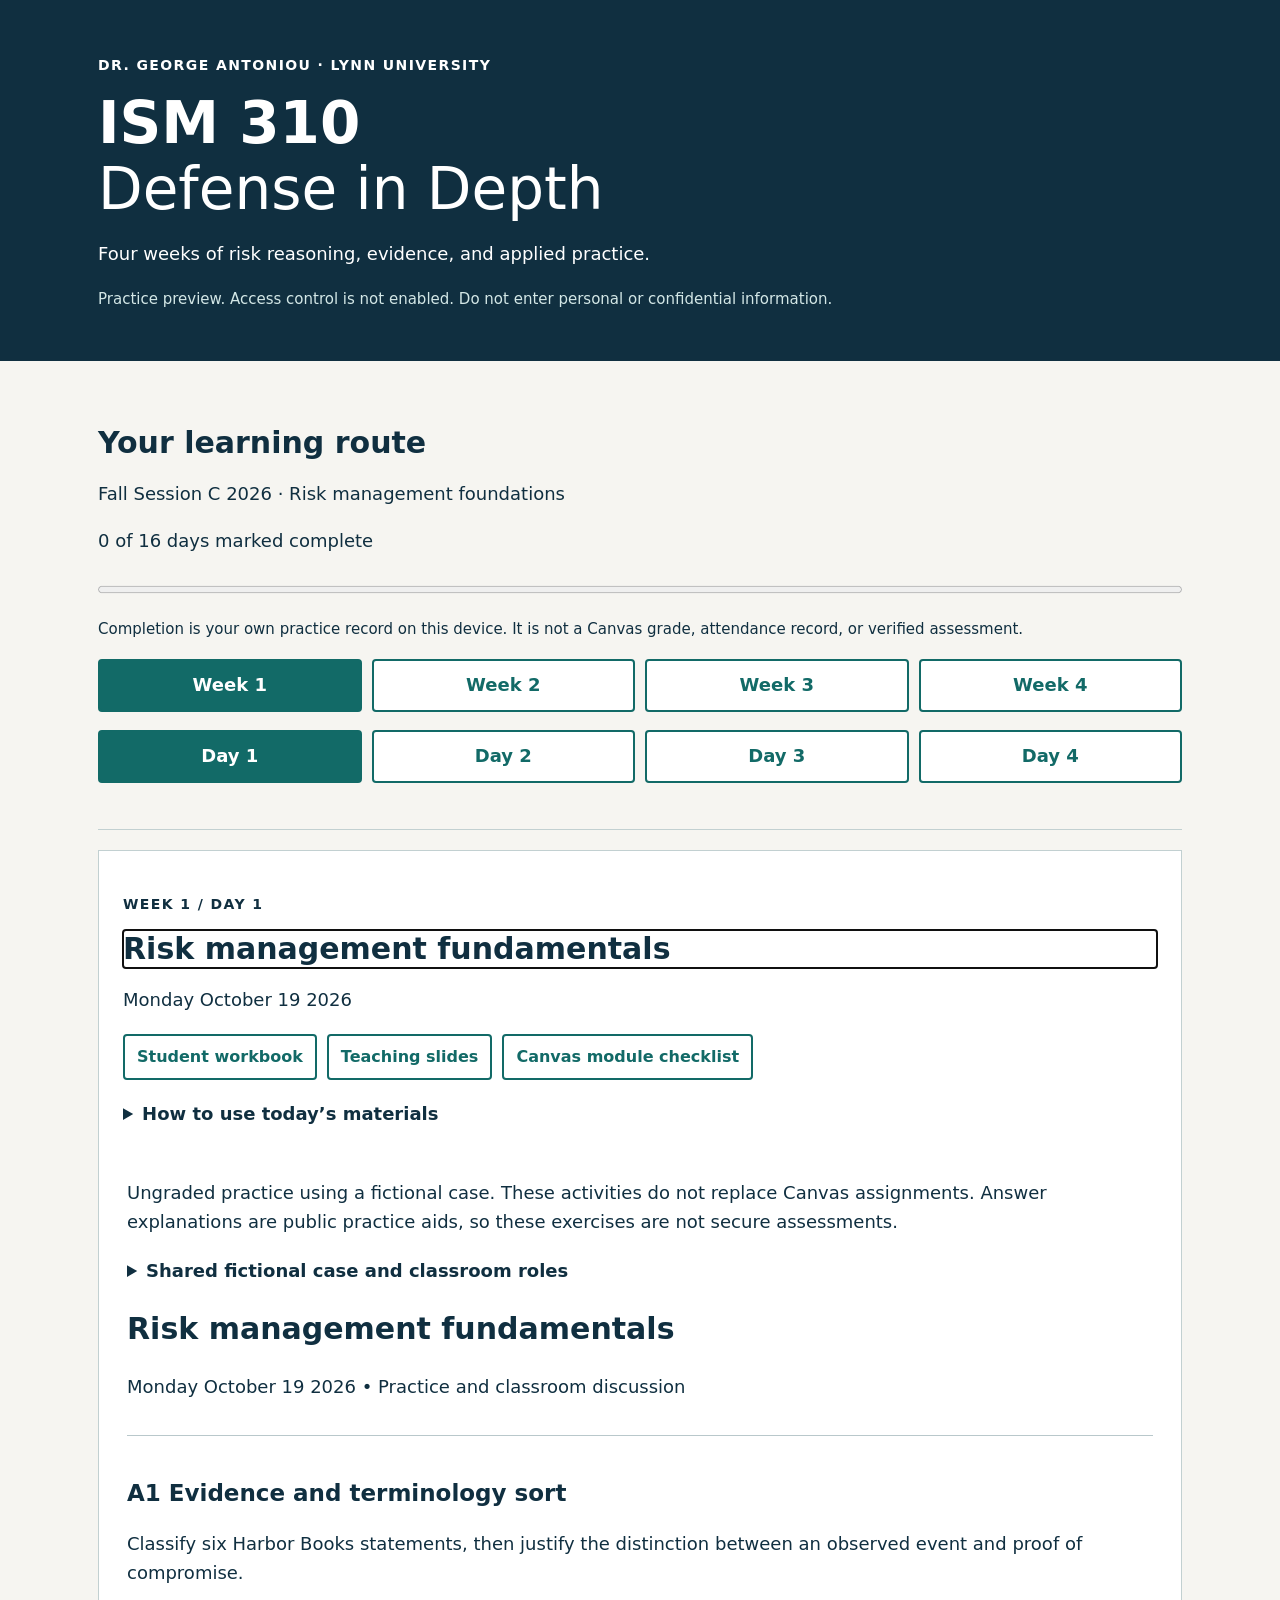
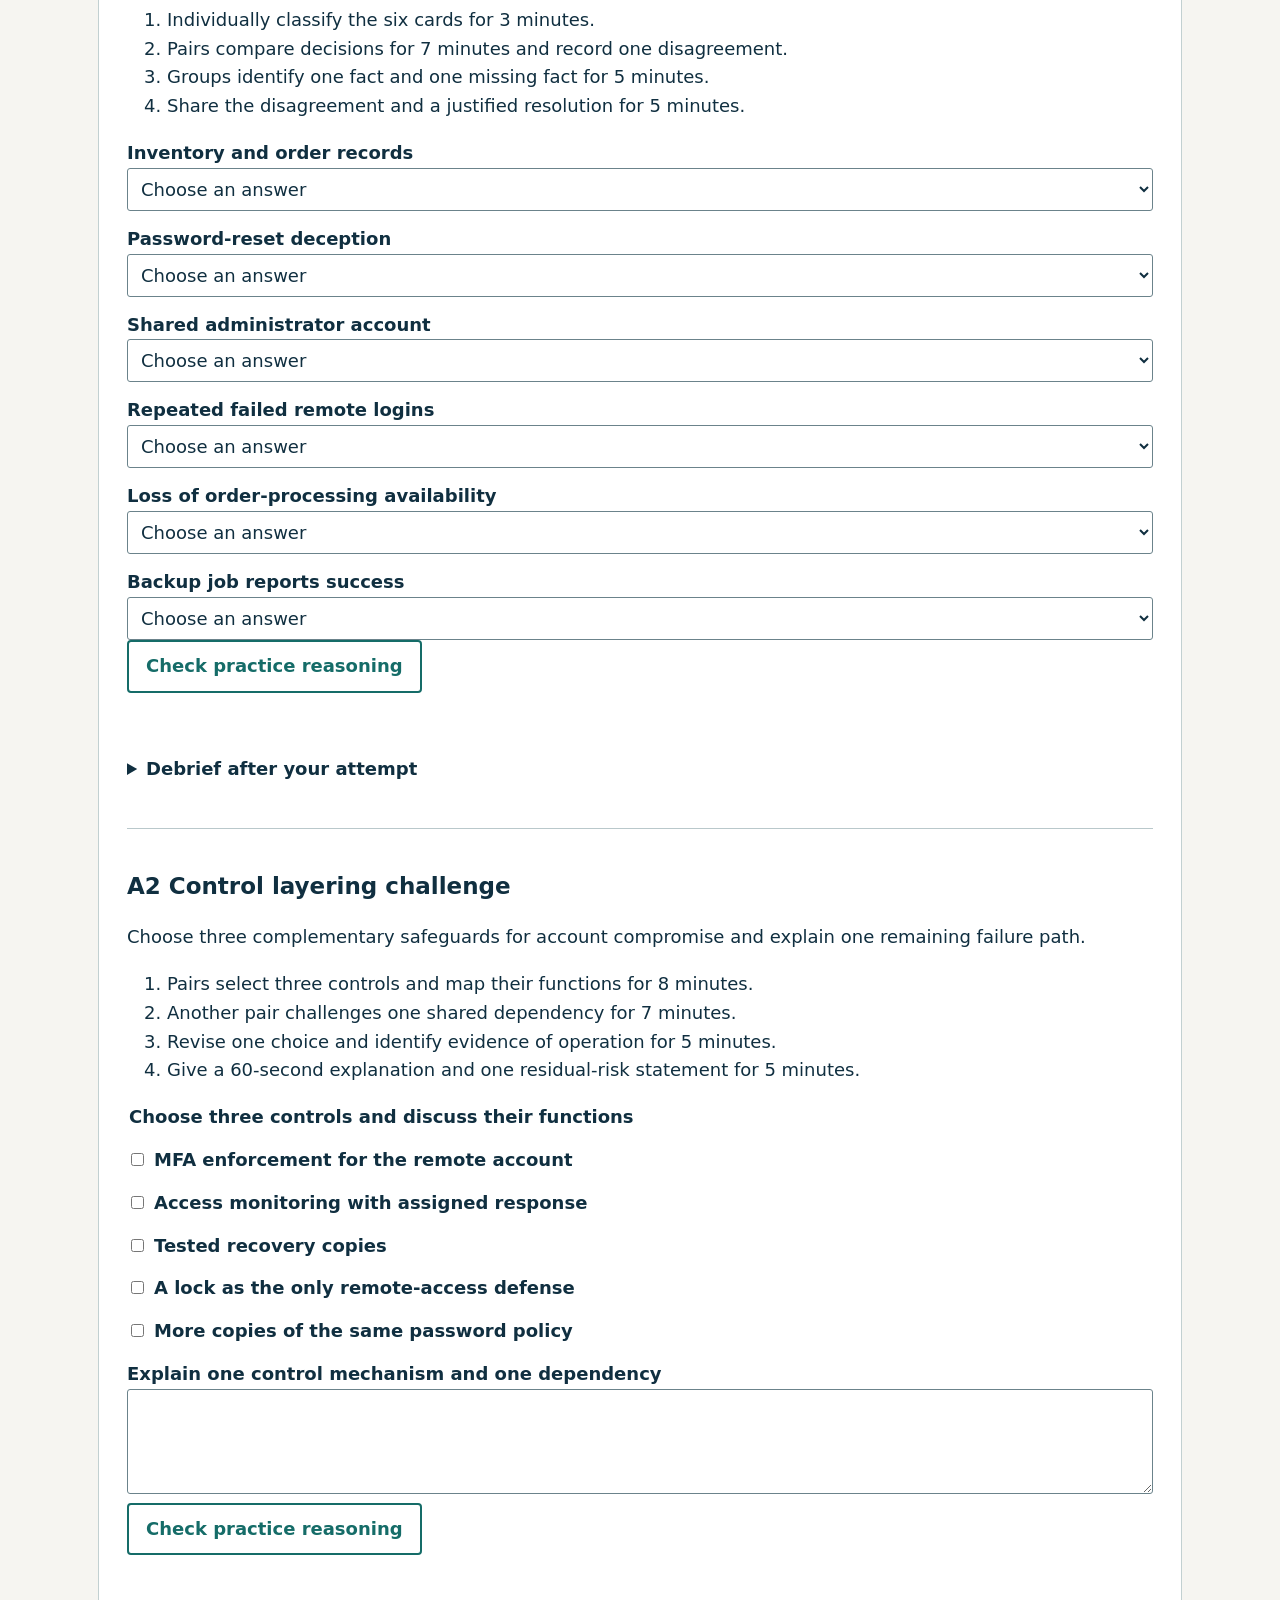
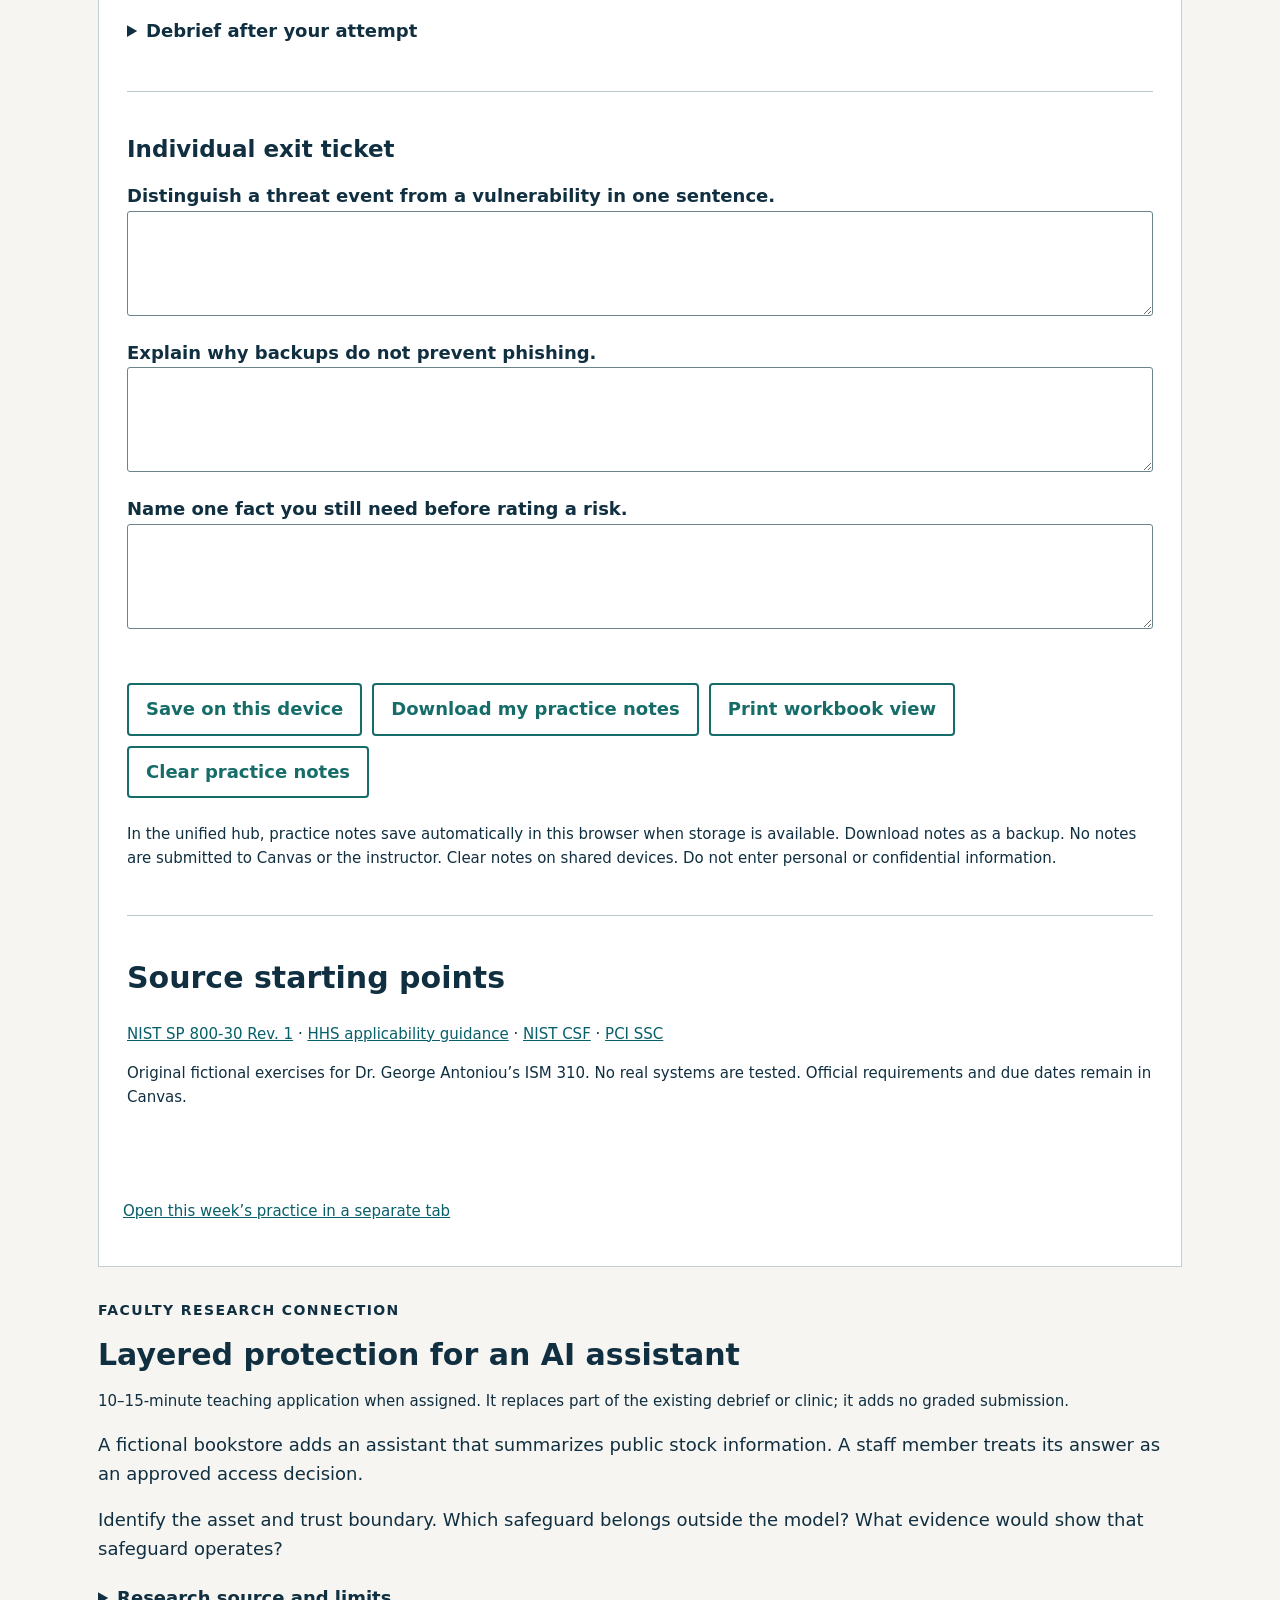
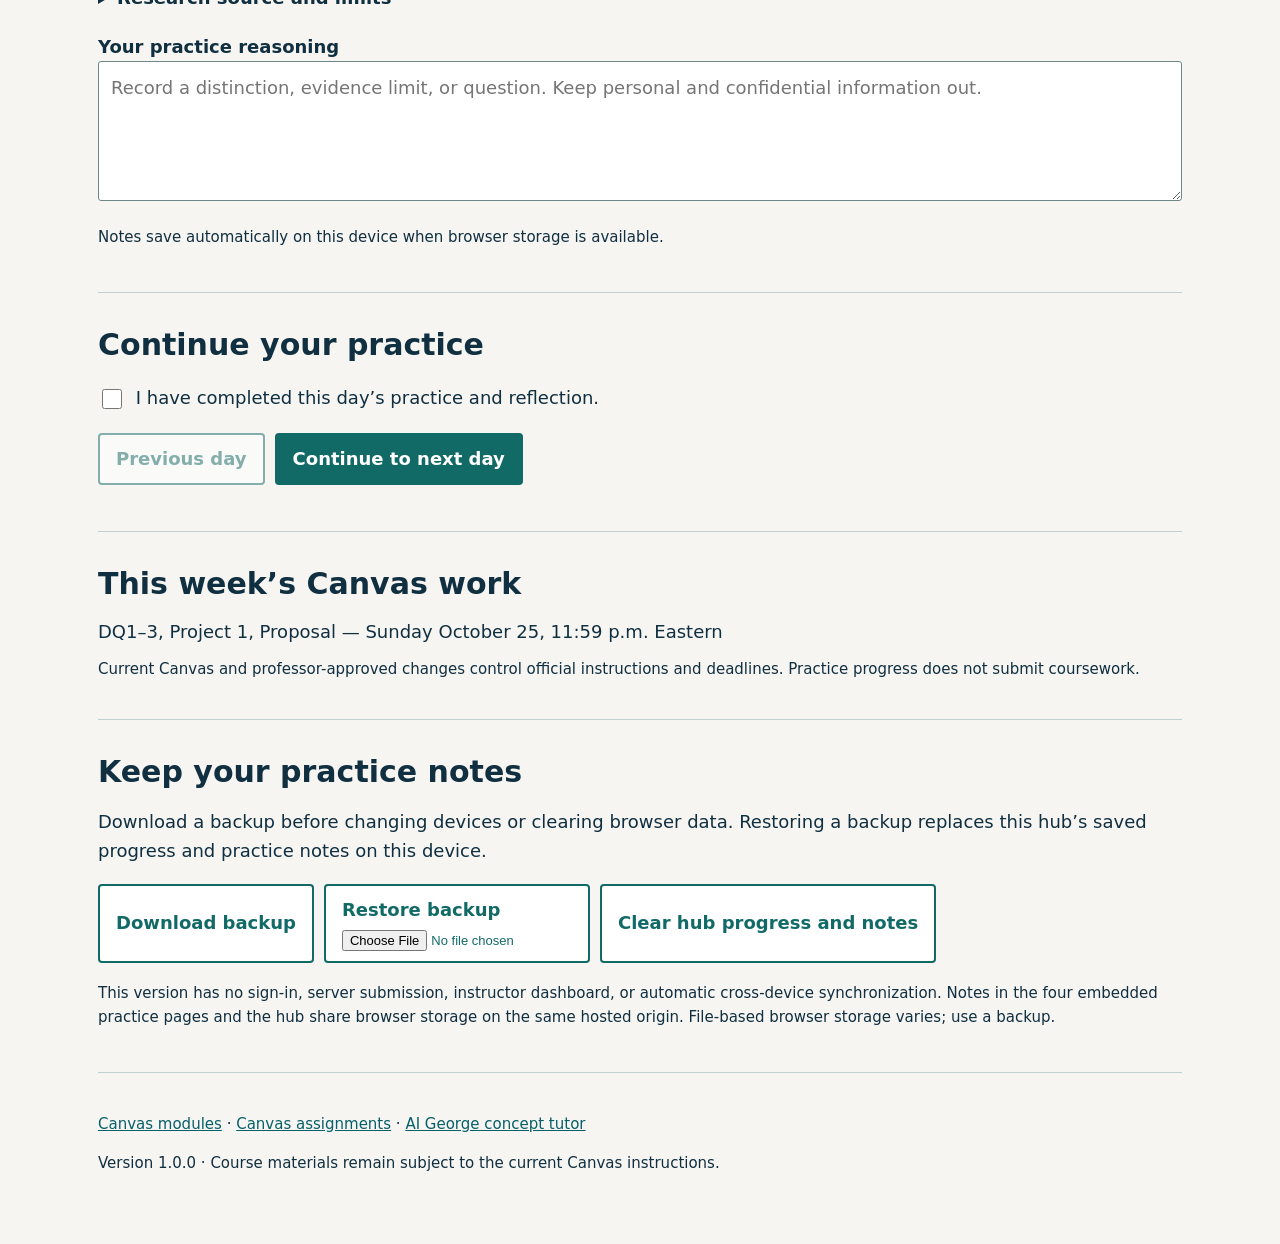
==== docs/index.html @ 8a9ddcb4 "Add files via upload" ====
<!doctype html>
<html lang="en"><head><meta charset="utf-8"><meta name="viewport" content="width=device-width,initial-scale=1"><meta name="description" content="ISM 310 Defense in Depth daily practice and faculty research connections"><title>ISM 310 Learning Hub</title><link rel="stylesheet" href="styles.css"></head>
<body><a class="skip" href="#lesson-heading">Skip to lesson</a>
<header><div class="wrap"><p class="eyebrow">DR. GEORGE ANTONIOU · LYNN UNIVERSITY</p><h1>ISM 310 <span>Defense in Depth</span></h1><p>Four weeks of risk reasoning, evidence, and applied practice.</p><p class="preview">Practice preview. Access control is not enabled. Do not enter personal or confidential information.</p></div></header>
<main class="wrap">
<section aria-labelledby="route-heading"><h2 id="route-heading">Your learning route</h2><p id="course-term"></p><p id="progress-label" aria-live="polite"></p><progress id="progress" value="0" max="16" aria-label="Self-reported practice progress"></progress><p class="small">Completion is your own practice record on this device. It is not a Canvas grade, attendance record, or verified assessment.</p><nav id="weeks" aria-label="Choose week"></nav><nav id="days" aria-label="Choose day"></nav></section>
<section class="lesson" aria-labelledby="lesson-heading"><p id="lesson-label" class="eyebrow"></p><h2 id="lesson-heading" tabindex="-1"></h2><p id="lesson-date"></p><div id="resource-links" class="links"></div><details><summary>How to use today’s materials</summary><ol><li>Read the objectives and assigned checklist in Canvas.</li><li>Use the daily slides and workbook, then attempt the practice below.</li><li>Review the debrief and explain your reasoning.</li><li>Use the research connection as directed in class.</li><li>Mark practice complete when you are ready and continue. You can revisit any lesson.</li></ol><p>The two coursework tracks remain separate: professional Projects 1–4 and the research-paper/presentation sequence. Discussions remain separate Canvas items.</p></details>
<iframe id="practice" title="Daily ISM 310 practice" src="about:blank"></iframe><p class="small"><a id="standalone" href="weeks/week1/index.html" target="_blank" rel="noopener">Open this week’s practice in a separate tab</a></p></section>
<section class="research" aria-labelledby="research-heading"><p class="eyebrow">FACULTY RESEARCH CONNECTION</p><h2 id="research-heading"></h2><p class="small" id="research-timing"></p><p id="research-scenario"></p><p id="research-question"></p><details><summary>Research source and limits</summary><h3 id="source-title"></h3><p id="source-type"></p><p id="source-scope"></p><p id="source-link"></p><p class="small">Classroom applications are original fictional exercises. Manuscript summaries do not assert publication status. Private manuscripts are not redistributed in this hub.</p></details><label for="research-note">Your practice reasoning</label><textarea id="research-note" placeholder="Record a distinction, evidence limit, or question. Keep personal and confidential information out."></textarea><p class="small">Notes save automatically on this device when browser storage is available.</p></section>
<section aria-labelledby="continue-heading"><h2 id="continue-heading">Continue your practice</h2><label class="check"><input type="checkbox" id="completed"> I have completed this day’s practice and reflection.</label><div class="actions"><button id="previous" type="button">Previous day</button><button id="next" class="primary" type="button">Continue to next day</button></div><p id="end-message" role="status"></p></section>
<section class="deadlines" aria-labelledby="deadlines-heading"><h2 id="deadlines-heading">This week’s Canvas work</h2><div id="deadlines"></div><p class="small">Current Canvas and professor-approved changes control official instructions and deadlines. Practice progress does not submit coursework.</p></section>
<section aria-labelledby="backup-heading"><h2 id="backup-heading">Keep your practice notes</h2><p>Download a backup before changing devices or clearing browser data. Restoring a backup replaces this hub’s saved progress and practice notes on this device.</p><div class="actions"><button id="export" type="button">Download backup</button><label class="file-button">Restore backup<input id="import" type="file" accept="application/json,.json"></label><button id="reset" type="button">Clear hub progress and notes</button></div><p id="status" role="status" aria-live="polite"></p><p class="small">This version has no sign-in, server submission, instructor dashboard, or automatic cross-device synchronization. Notes in the four embedded practice pages and the hub share browser storage on the same hosted origin. File-based browser storage varies; use a backup.</p></section>
<footer><p><a href="https://lynn.instructure.com/courses/34849/modules" target="_blank" rel="noopener">Canvas modules</a> · <a href="https://lynn.instructure.com/courses/34849/assignments" target="_blank" rel="noopener">Canvas assignments</a> · <a href="https://app.edcafe.ai/join/48dYjYS9v4rIMa8fhWkmv4Pi3O96djDHCLn0VKm-la9Hpgd2f8lnLTxXfDD9F8y7" target="_blank" rel="noopener">AI George concept tutor</a></p><p>Version 1.0.0 · Course materials remain subject to the current Canvas instructions.</p></footer>
</main><script src="course-data.js"></script><script src="progress.js"></script><script src="app.js"></script></body></html>
---- docs/styles.css ----
:root{--ink:#102f40;--teal:#126a67;--paper:#f6f5f1;--line:#c2d0d1}*{box-sizing:border-box}body{margin:0;background:var(--paper);color:var(--ink);font:18px/1.6 system-ui,sans-serif}.wrap{max-width:1140px;margin:auto;padding:30px 28px}header{background:var(--ink);color:#fff}header .wrap{padding-top:40px;padding-bottom:35px}.eyebrow{font-size:14px;letter-spacing:.1em;font-weight:700}h1{font-size:clamp(34px,5vw,58px);line-height:1.13;margin:15px 0}h1 span{display:block;font-weight:400}h2{font-size:30px;line-height:1.25;margin:15px 0}h3{font-size:21px;line-height:1.35}.preview{font-size:15px;color:#d3e7e6;max-width:850px}.small{font-size:15px}.skip{position:absolute;left:15px;top:-80px;background:white;padding:10px}.skip:focus{top:10px}a{color:#075f69}header a{color:white}nav,.actions,.links{display:flex;flex-wrap:wrap;gap:10px}nav{margin:18px 0}button,.file-button,.links a{border:2px solid var(--teal);border-radius:4px;background:#fff;color:var(--teal);padding:10px 16px;font:inherit;font-weight:650;cursor:pointer;text-decoration:none}button:disabled{opacity:.5;cursor:default}button[aria-current=true],button.primary{background:var(--teal);color:white}button:hover:not(:disabled){filter:brightness(.93)}button:focus-visible,a:focus-visible,input:focus-visible,textarea:focus-visible,summary:focus-visible,.file-button:focus-within{outline:3px solid #a86600;outline-offset:3px}#weeks button{flex:1 1 160px}#days button{flex:1 1 100px}#days .done::after{content:' ✓'}progress{width:100%;height:15px;accent-color:var(--teal)}section{padding:18px 0 28px;border-bottom:1px solid var(--line)}.lesson{background:white;padding:28px 24px;margin-top:20px;border:1px solid var(--line)}.links{margin:20px 0}.links a{font-size:16px;padding:8px 12px}details{margin:20px 0}summary{font-weight:650;cursor:pointer}iframe{display:block;width:100%;height:1250px;border:0;background:white}textarea{width:100%;min-height:140px;font:inherit;line-height:1.5;padding:12px;color:var(--ink);background:white;border:1px solid #70878a;border-radius:3px}label{font-weight:650;display:block}label.check{font-weight:400;margin:20px 0}input[type=checkbox]{width:20px;height:20px;vertical-align:middle;margin-right:8px}.file-button input{display:block;max-width:230px;font-size:13px;margin-top:5px}#status{font-weight:650}footer{font-size:15px;padding:24px 0}.deadlines p{margin:10px 0}@media(max-width:650px){body{font-size:17px}.wrap{padding:22px 16px}.lesson{padding:18px 10px}h2{font-size:26px}.actions button,.file-button{flex:1 1 100%}.links a{flex:1 1 45%}#weeks button{flex:1 1 42%}}@media print{header{background:white;color:black}nav,iframe,.actions,.check,.preview{display:none}.wrap{max-width:none;padding:0}section{break-inside:avoid}.lesson{border:0}textarea{min-height:100px}.small{color:black}}
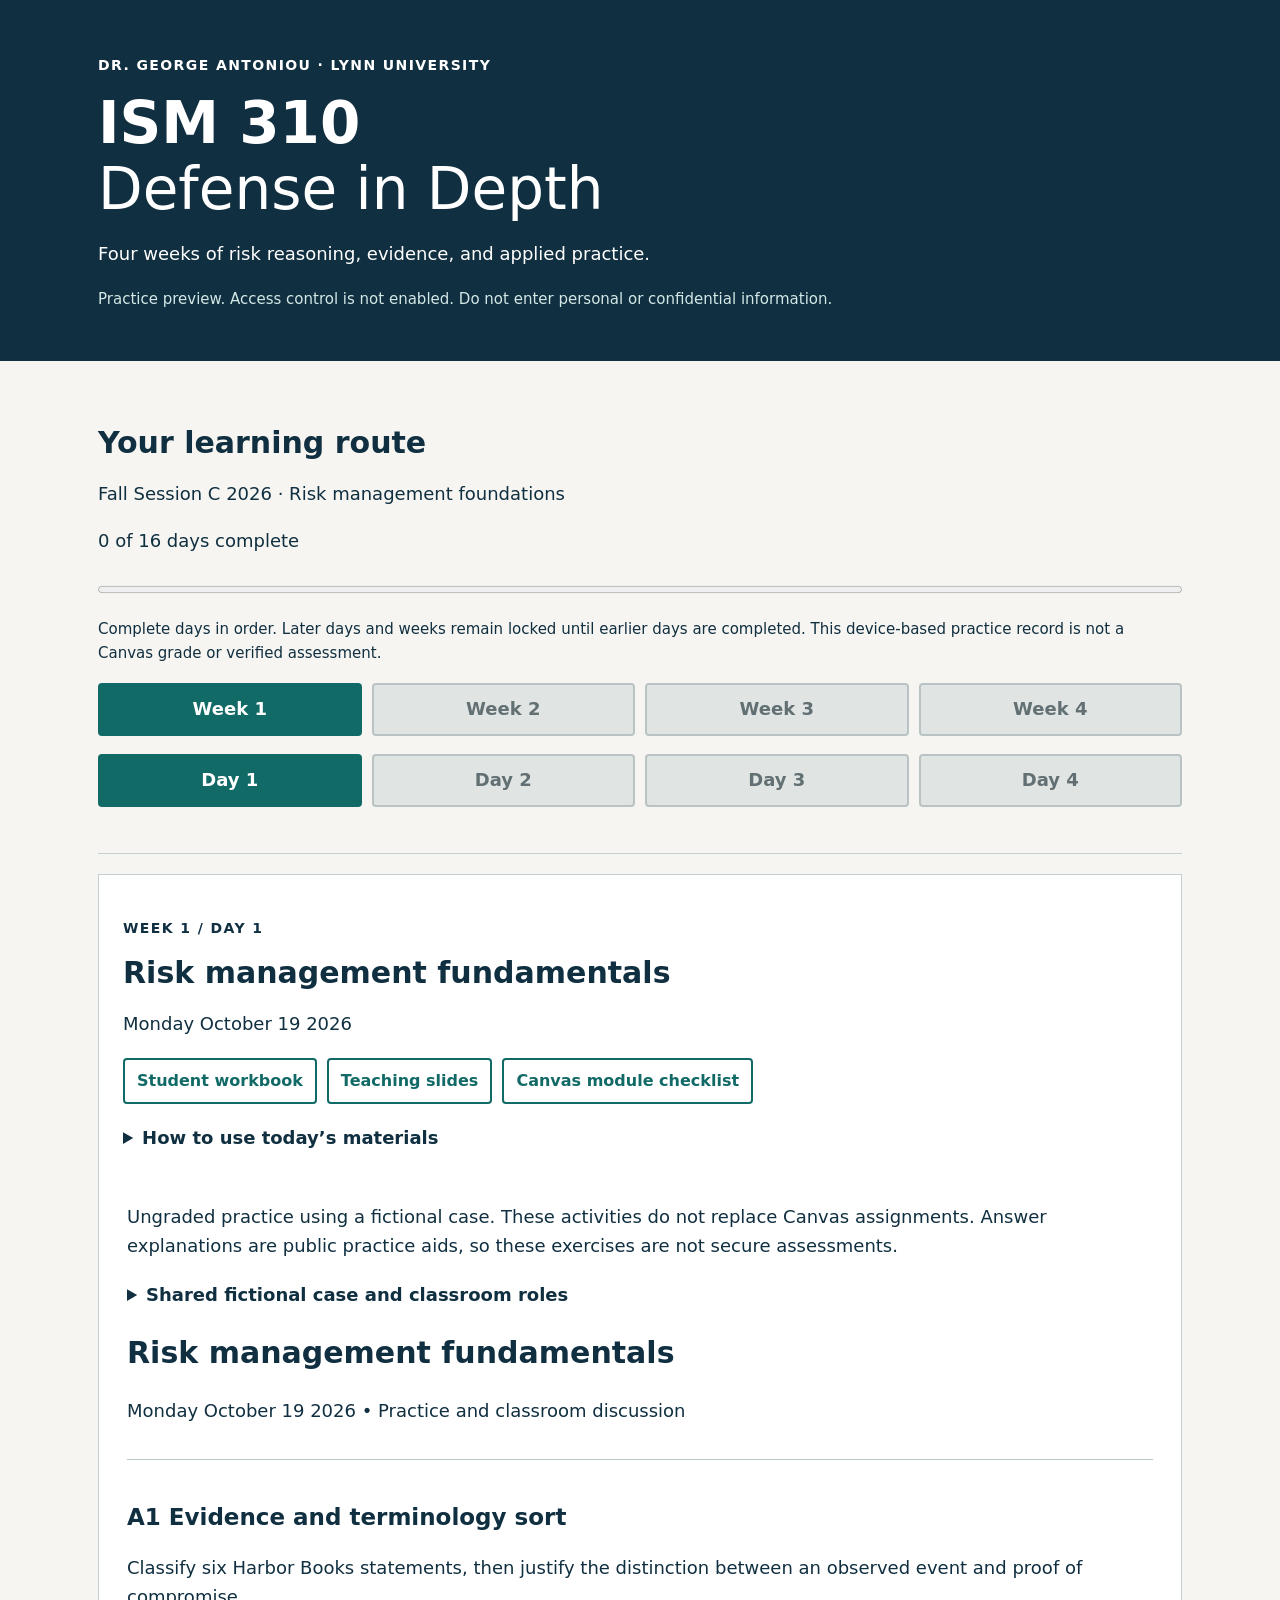
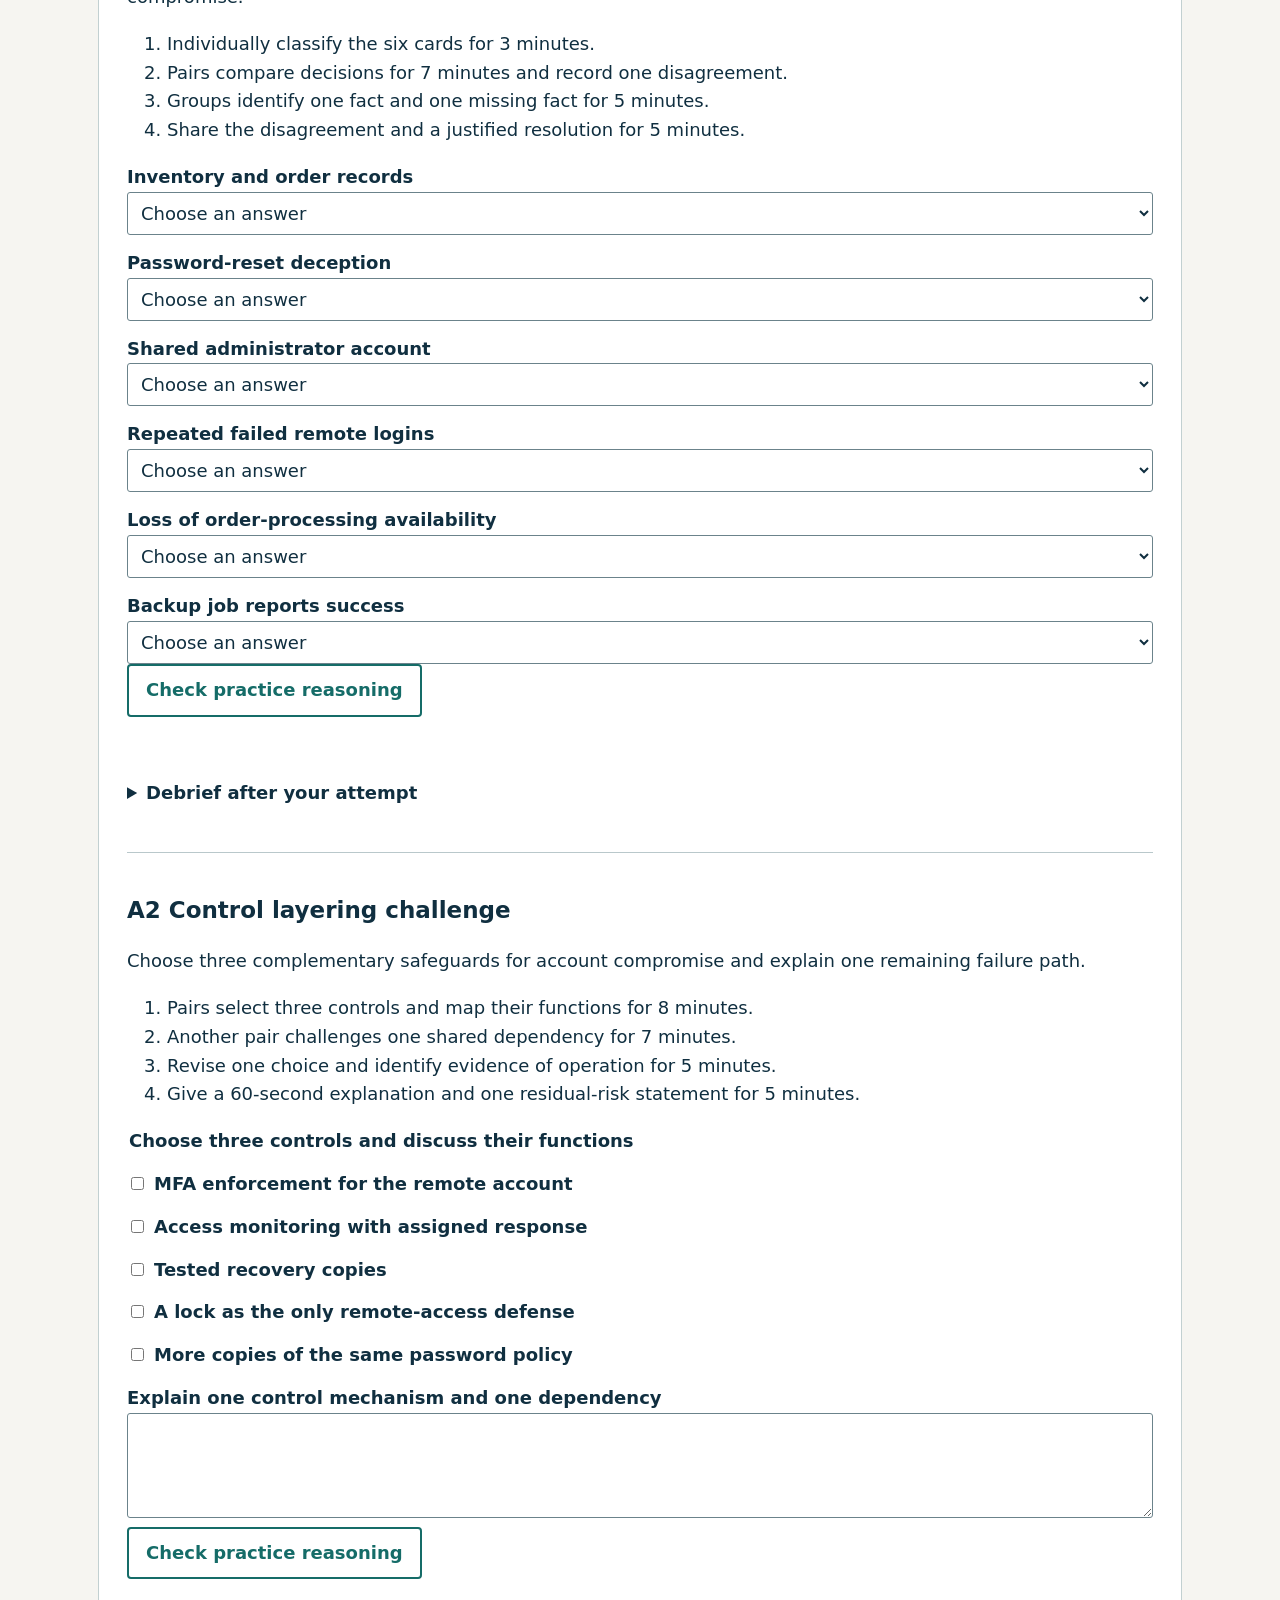
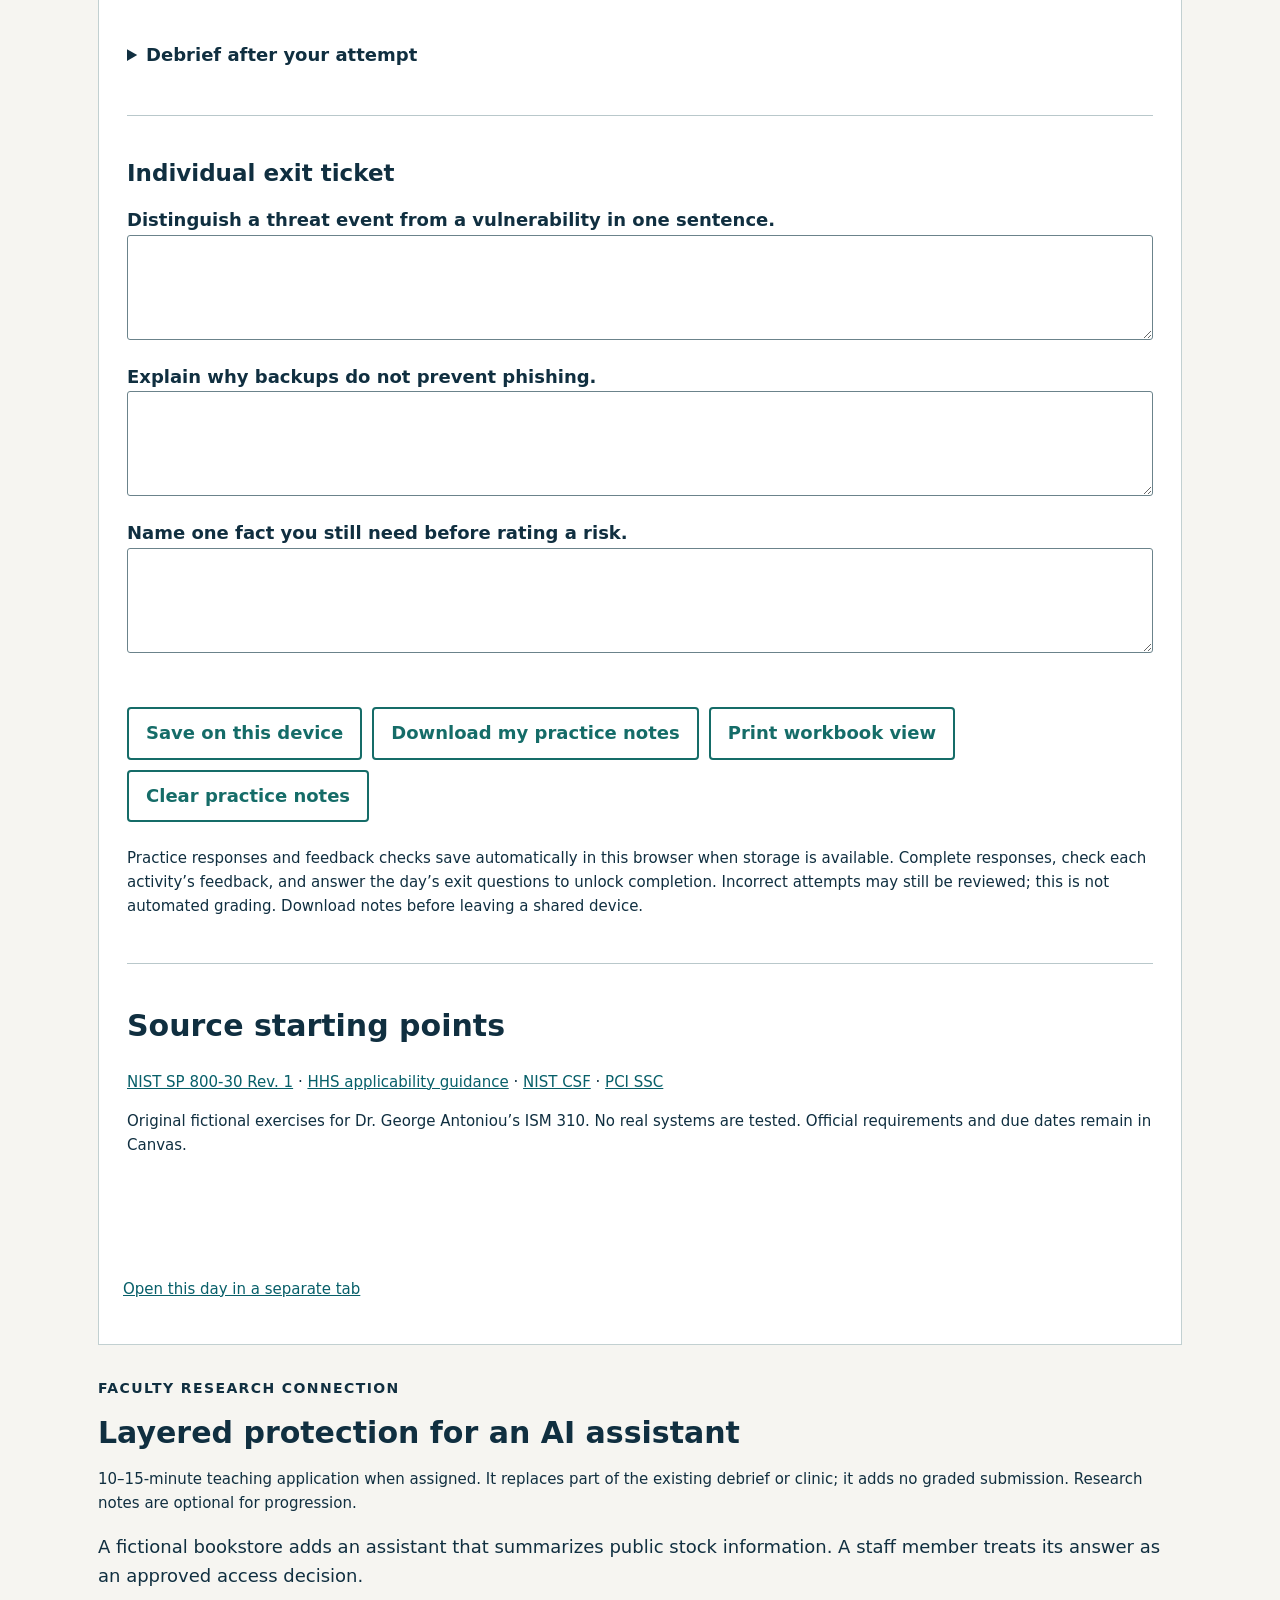
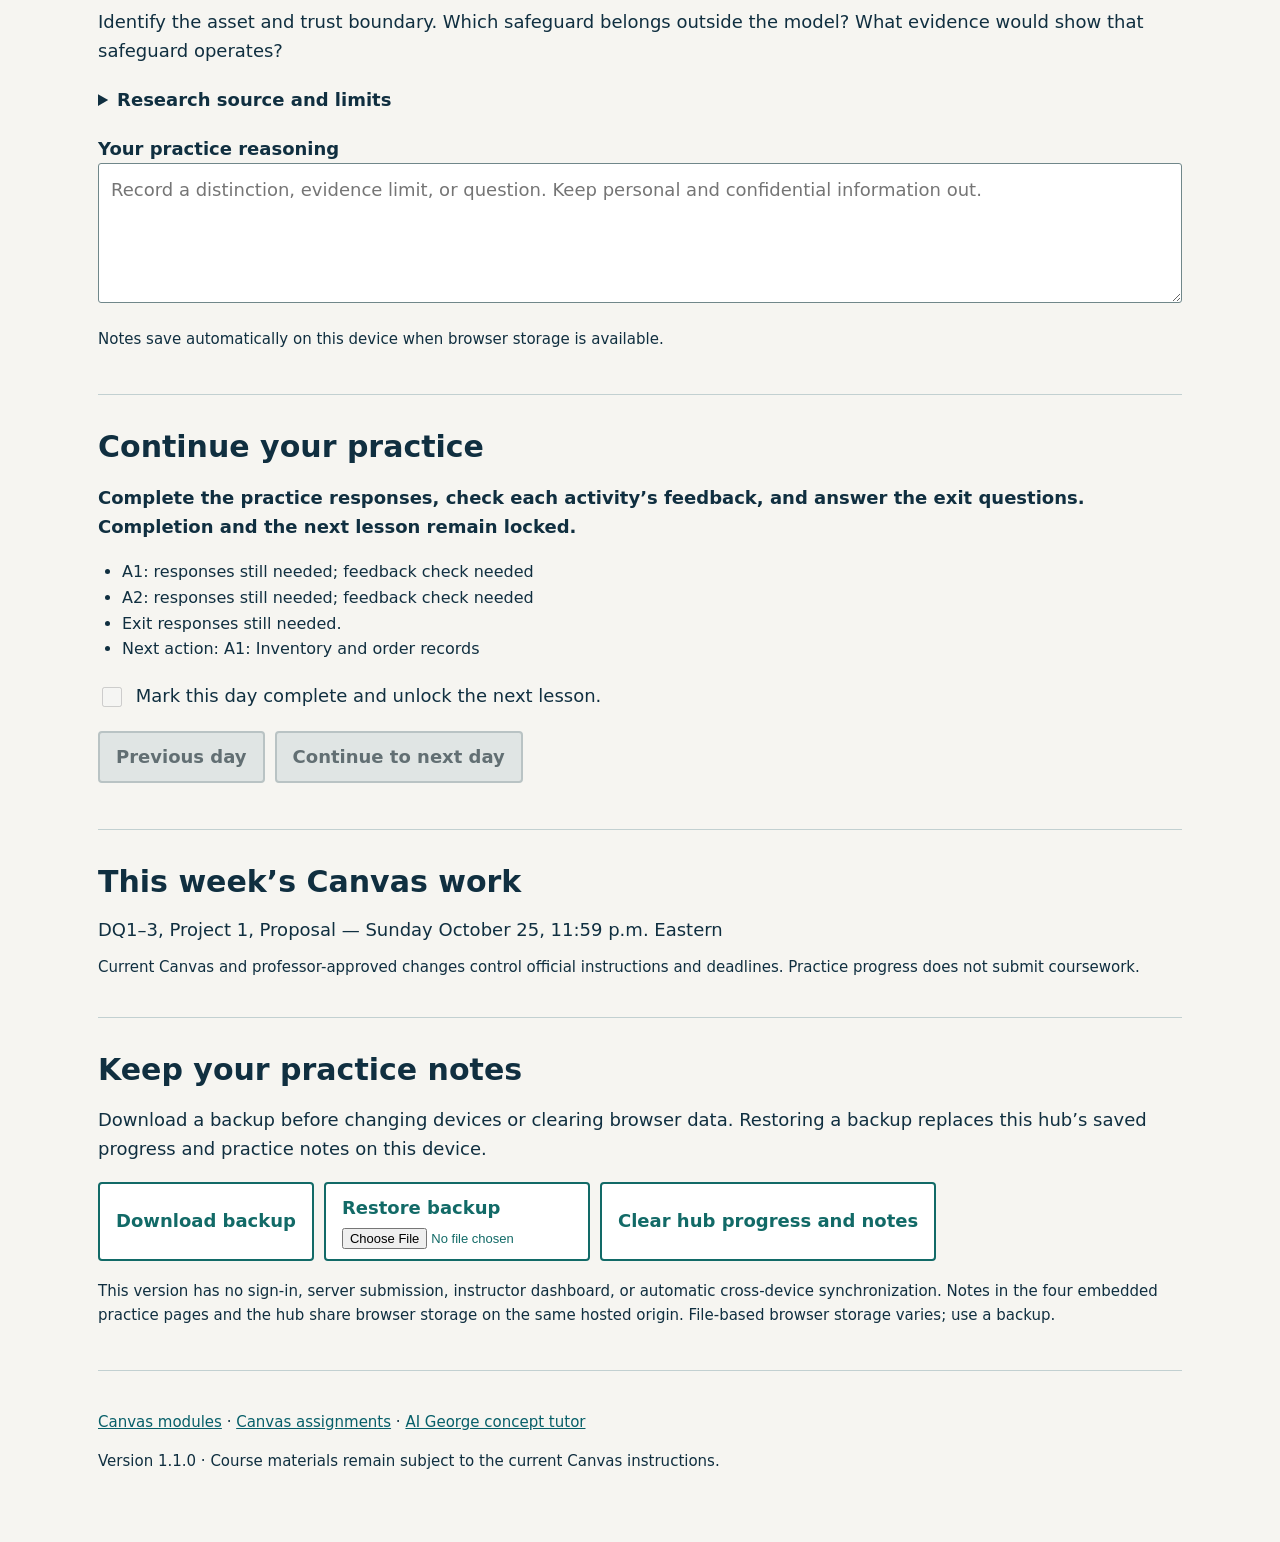
==== commit 10717a97: "Add files via upload" ====
--- a/docs/index.html
+++ b/docs/index.html
@@ -1,14 +1,14 @@
 <!doctype html>
-<html lang="en"><head><meta charset="utf-8"><meta name="viewport" content="width=device-width,initial-scale=1"><meta name="description" content="ISM 310 Defense in Depth daily practice and faculty research connections"><title>ISM 310 Learning Hub</title><link rel="stylesheet" href="styles.css"></head>
+<html lang="en"><head><meta charset="utf-8"><meta name="viewport" content="width=device-width,initial-scale=1"><meta name="description" content="ISM 310 Defense in Depth daily practice and faculty research connections"><title>ISM 310 Learning Hub</title><link rel="stylesheet" href="styles.css?v=1.1.0"></head>
 <body><a class="skip" href="#lesson-heading">Skip to lesson</a>
 <header><div class="wrap"><p class="eyebrow">DR. GEORGE ANTONIOU · LYNN UNIVERSITY</p><h1>ISM 310 <span>Defense in Depth</span></h1><p>Four weeks of risk reasoning, evidence, and applied practice.</p><p class="preview">Practice preview. Access control is not enabled. Do not enter personal or confidential information.</p></div></header>
 <main class="wrap">
-<section aria-labelledby="route-heading"><h2 id="route-heading">Your learning route</h2><p id="course-term"></p><p id="progress-label" aria-live="polite"></p><progress id="progress" value="0" max="16" aria-label="Self-reported practice progress"></progress><p class="small">Completion is your own practice record on this device. It is not a Canvas grade, attendance record, or verified assessment.</p><nav id="weeks" aria-label="Choose week"></nav><nav id="days" aria-label="Choose day"></nav></section>
-<section class="lesson" aria-labelledby="lesson-heading"><p id="lesson-label" class="eyebrow"></p><h2 id="lesson-heading" tabindex="-1"></h2><p id="lesson-date"></p><div id="resource-links" class="links"></div><details><summary>How to use today’s materials</summary><ol><li>Read the objectives and assigned checklist in Canvas.</li><li>Use the daily slides and workbook, then attempt the practice below.</li><li>Review the debrief and explain your reasoning.</li><li>Use the research connection as directed in class.</li><li>Mark practice complete when you are ready and continue. You can revisit any lesson.</li></ol><p>The two coursework tracks remain separate: professional Projects 1–4 and the research-paper/presentation sequence. Discussions remain separate Canvas items.</p></details>
+<section aria-labelledby="route-heading"><h2 id="route-heading">Your learning route</h2><p id="course-term"></p><p id="progress-label" aria-live="polite"></p><progress id="progress" value="0" max="16" aria-label="Self-reported practice progress"></progress><p class="small">Complete days in order. Later days and weeks remain locked until earlier days are completed. This device-based practice record is not a Canvas grade or verified assessment.</p><nav id="weeks" aria-label="Choose week"></nav><nav id="days" aria-label="Choose day"></nav></section>
+<section class="lesson" aria-labelledby="lesson-heading"><p id="lesson-label" class="eyebrow"></p><h2 id="lesson-heading" tabindex="-1"></h2><p id="lesson-date"></p><div id="resource-links" class="links"></div><details><summary>How to use today’s materials</summary><ol><li>Read the objectives and assigned checklist in Canvas.</li><li>Use the daily slides and workbook, then attempt the practice below.</li><li>Review the debrief and explain your reasoning.</li><li>Use the research connection as directed in class.</li><li>Complete the day’s responses, check both activity feedback prompts, and answer its exit questions. Then mark the day complete to unlock the next lesson. Completed lessons remain available for review.</li></ol><p>The two coursework tracks remain separate: professional Projects 1–4 and the research-paper/presentation sequence. Discussions remain separate Canvas items.</p></details>
 <iframe id="practice" title="Daily ISM 310 practice" src="about:blank"></iframe><p class="small"><a id="standalone" href="weeks/week1/index.html" target="_blank" rel="noopener">Open this week’s practice in a separate tab</a></p></section>
 <section class="research" aria-labelledby="research-heading"><p class="eyebrow">FACULTY RESEARCH CONNECTION</p><h2 id="research-heading"></h2><p class="small" id="research-timing"></p><p id="research-scenario"></p><p id="research-question"></p><details><summary>Research source and limits</summary><h3 id="source-title"></h3><p id="source-type"></p><p id="source-scope"></p><p id="source-link"></p><p class="small">Classroom applications are original fictional exercises. Manuscript summaries do not assert publication status. Private manuscripts are not redistributed in this hub.</p></details><label for="research-note">Your practice reasoning</label><textarea id="research-note" placeholder="Record a distinction, evidence limit, or question. Keep personal and confidential information out."></textarea><p class="small">Notes save automatically on this device when browser storage is available.</p></section>
-<section aria-labelledby="continue-heading"><h2 id="continue-heading">Continue your practice</h2><label class="check"><input type="checkbox" id="completed"> I have completed this day’s practice and reflection.</label><div class="actions"><button id="previous" type="button">Previous day</button><button id="next" class="primary" type="button">Continue to next day</button></div><p id="end-message" role="status"></p></section>
+<section aria-labelledby="continue-heading"><h2 id="continue-heading">Continue your practice</h2><p id="completion-status" role="status" aria-live="polite"></p><ul id="completion-checklist"></ul><label class="check"><input type="checkbox" id="completed"> Mark this day complete and unlock the next lesson.</label><div class="actions"><button id="previous" type="button">Previous day</button><button id="next" class="primary" type="button">Continue to next day</button></div><p id="end-message" role="status"></p></section>
 <section class="deadlines" aria-labelledby="deadlines-heading"><h2 id="deadlines-heading">This week’s Canvas work</h2><div id="deadlines"></div><p class="small">Current Canvas and professor-approved changes control official instructions and deadlines. Practice progress does not submit coursework.</p></section>
 <section aria-labelledby="backup-heading"><h2 id="backup-heading">Keep your practice notes</h2><p>Download a backup before changing devices or clearing browser data. Restoring a backup replaces this hub’s saved progress and practice notes on this device.</p><div class="actions"><button id="export" type="button">Download backup</button><label class="file-button">Restore backup<input id="import" type="file" accept="application/json,.json"></label><button id="reset" type="button">Clear hub progress and notes</button></div><p id="status" role="status" aria-live="polite"></p><p class="small">This version has no sign-in, server submission, instructor dashboard, or automatic cross-device synchronization. Notes in the four embedded practice pages and the hub share browser storage on the same hosted origin. File-based browser storage varies; use a backup.</p></section>
-<footer><p><a href="https://lynn.instructure.com/courses/34849/modules" target="_blank" rel="noopener">Canvas modules</a> · <a href="https://lynn.instructure.com/courses/34849/assignments" target="_blank" rel="noopener">Canvas assignments</a> · <a href="https://app.edcafe.ai/join/48dYjYS9v4rIMa8fhWkmv4Pi3O96djDHCLn0VKm-la9Hpgd2f8lnLTxXfDD9F8y7" target="_blank" rel="noopener">AI George concept tutor</a></p><p>Version 1.0.0 · Course materials remain subject to the current Canvas instructions.</p></footer>
-</main><script src="course-data.js"></script><script src="progress.js"></script><script src="app.js"></script></body></html>
+<footer><p><a href="https://lynn.instructure.com/courses/34849/modules" target="_blank" rel="noopener">Canvas modules</a> · <a href="https://lynn.instructure.com/courses/34849/assignments" target="_blank" rel="noopener">Canvas assignments</a> · <a href="https://app.edcafe.ai/join/48dYjYS9v4rIMa8fhWkmv4Pi3O96djDHCLn0VKm-la9Hpgd2f8lnLTxXfDD9F8y7" target="_blank" rel="noopener">AI George concept tutor</a></p><p>Version 1.1.0 · Course materials remain subject to the current Canvas instructions.</p></footer>
+</main><script src="course-data.js?v=1.1.0"></script><script src="progress.js?v=1.1.0"></script><script src="app.js?v=1.1.0"></script></body></html>
--- a/docs/styles.css
+++ b/docs/styles.css
@@ -1 +1,3 @@
 :root{--ink:#102f40;--teal:#126a67;--paper:#f6f5f1;--line:#c2d0d1}*{box-sizing:border-box}body{margin:0;background:var(--paper);color:var(--ink);font:18px/1.6 system-ui,sans-serif}.wrap{max-width:1140px;margin:auto;padding:30px 28px}header{background:var(--ink);color:#fff}header .wrap{padding-top:40px;padding-bottom:35px}.eyebrow{font-size:14px;letter-spacing:.1em;font-weight:700}h1{font-size:clamp(34px,5vw,58px);line-height:1.13;margin:15px 0}h1 span{display:block;font-weight:400}h2{font-size:30px;line-height:1.25;margin:15px 0}h3{font-size:21px;line-height:1.35}.preview{font-size:15px;color:#d3e7e6;max-width:850px}.small{font-size:15px}.skip{position:absolute;left:15px;top:-80px;background:white;padding:10px}.skip:focus{top:10px}a{color:#075f69}header a{color:white}nav,.actions,.links{display:flex;flex-wrap:wrap;gap:10px}nav{margin:18px 0}button,.file-button,.links a{border:2px solid var(--teal);border-radius:4px;background:#fff;color:var(--teal);padding:10px 16px;font:inherit;font-weight:650;cursor:pointer;text-decoration:none}button:disabled{opacity:.5;cursor:default}button[aria-current=true],button.primary{background:var(--teal);color:white}button:hover:not(:disabled){filter:brightness(.93)}button:focus-visible,a:focus-visible,input:focus-visible,textarea:focus-visible,summary:focus-visible,.file-button:focus-within{outline:3px solid #a86600;outline-offset:3px}#weeks button{flex:1 1 160px}#days button{flex:1 1 100px}#days .done::after{content:' ✓'}progress{width:100%;height:15px;accent-color:var(--teal)}section{padding:18px 0 28px;border-bottom:1px solid var(--line)}.lesson{background:white;padding:28px 24px;margin-top:20px;border:1px solid var(--line)}.links{margin:20px 0}.links a{font-size:16px;padding:8px 12px}details{margin:20px 0}summary{font-weight:650;cursor:pointer}iframe{display:block;width:100%;height:1250px;border:0;background:white}textarea{width:100%;min-height:140px;font:inherit;line-height:1.5;padding:12px;color:var(--ink);background:white;border:1px solid #70878a;border-radius:3px}label{font-weight:650;display:block}label.check{font-weight:400;margin:20px 0}input[type=checkbox]{width:20px;height:20px;vertical-align:middle;margin-right:8px}.file-button input{display:block;max-width:230px;font-size:13px;margin-top:5px}#status{font-weight:650}footer{font-size:15px;padding:24px 0}.deadlines p{margin:10px 0}@media(max-width:650px){body{font-size:17px}.wrap{padding:22px 16px}.lesson{padding:18px 10px}h2{font-size:26px}.actions button,.file-button{flex:1 1 100%}.links a{flex:1 1 45%}#weeks button{flex:1 1 42%}}@media print{header{background:white;color:black}nav,iframe,.actions,.check,.preview{display:none}.wrap{max-width:none;padding:0}section{break-inside:avoid}.lesson{border:0}textarea{min-height:100px}.small{color:black}}
+
+button:disabled{background:#e0e5e4!important;color:#626f73!important;border-color:#b9c3c4!important;opacity:1;cursor:not-allowed}#completed:disabled{cursor:not-allowed}#completion-status{font-weight:650}#completion-checklist{padding-left:24px;font-size:16px}
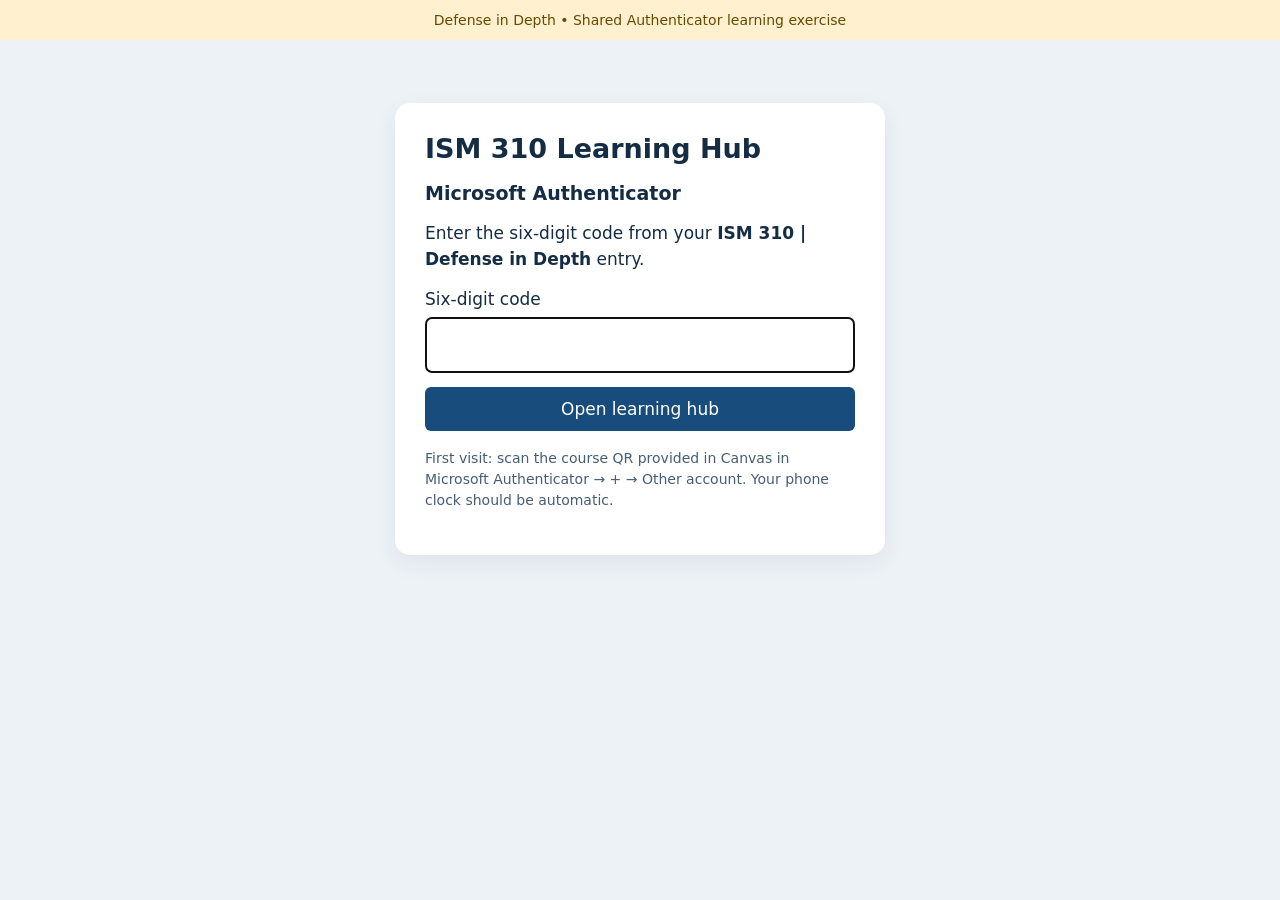
==== commit 56b3aab4: "Add files via upload" ====
--- a/docs/index.html
+++ b/docs/index.html
@@ -1,14 +1,5 @@
-<!doctype html>
-<html lang="en"><head><meta charset="utf-8"><meta name="viewport" content="width=device-width,initial-scale=1"><meta name="description" content="ISM 310 Defense in Depth daily practice and faculty research connections"><title>ISM 310 Learning Hub</title><link rel="stylesheet" href="styles.css?v=1.1.0"></head>
-<body><a class="skip" href="#lesson-heading">Skip to lesson</a>
-<header><div class="wrap"><p class="eyebrow">DR. GEORGE ANTONIOU · LYNN UNIVERSITY</p><h1>ISM 310 <span>Defense in Depth</span></h1><p>Four weeks of risk reasoning, evidence, and applied practice.</p><p class="preview">Practice preview. Access control is not enabled. Do not enter personal or confidential information.</p></div></header>
-<main class="wrap">
-<section aria-labelledby="route-heading"><h2 id="route-heading">Your learning route</h2><p id="course-term"></p><p id="progress-label" aria-live="polite"></p><progress id="progress" value="0" max="16" aria-label="Self-reported practice progress"></progress><p class="small">Complete days in order. Later days and weeks remain locked until earlier days are completed. This device-based practice record is not a Canvas grade or verified assessment.</p><nav id="weeks" aria-label="Choose week"></nav><nav id="days" aria-label="Choose day"></nav></section>
-<section class="lesson" aria-labelledby="lesson-heading"><p id="lesson-label" class="eyebrow"></p><h2 id="lesson-heading" tabindex="-1"></h2><p id="lesson-date"></p><div id="resource-links" class="links"></div><details><summary>How to use today’s materials</summary><ol><li>Read the objectives and assigned checklist in Canvas.</li><li>Use the daily slides and workbook, then attempt the practice below.</li><li>Review the debrief and explain your reasoning.</li><li>Use the research connection as directed in class.</li><li>Complete the day’s responses, check both activity feedback prompts, and answer its exit questions. Then mark the day complete to unlock the next lesson. Completed lessons remain available for review.</li></ol><p>The two coursework tracks remain separate: professional Projects 1–4 and the research-paper/presentation sequence. Discussions remain separate Canvas items.</p></details>
-<iframe id="practice" title="Daily ISM 310 practice" src="about:blank"></iframe><p class="small"><a id="standalone" href="weeks/week1/index.html" target="_blank" rel="noopener">Open this week’s practice in a separate tab</a></p></section>
-<section class="research" aria-labelledby="research-heading"><p class="eyebrow">FACULTY RESEARCH CONNECTION</p><h2 id="research-heading"></h2><p class="small" id="research-timing"></p><p id="research-scenario"></p><p id="research-question"></p><details><summary>Research source and limits</summary><h3 id="source-title"></h3><p id="source-type"></p><p id="source-scope"></p><p id="source-link"></p><p class="small">Classroom applications are original fictional exercises. Manuscript summaries do not assert publication status. Private manuscripts are not redistributed in this hub.</p></details><label for="research-note">Your practice reasoning</label><textarea id="research-note" placeholder="Record a distinction, evidence limit, or question. Keep personal and confidential information out."></textarea><p class="small">Notes save automatically on this device when browser storage is available.</p></section>
-<section aria-labelledby="continue-heading"><h2 id="continue-heading">Continue your practice</h2><p id="completion-status" role="status" aria-live="polite"></p><ul id="completion-checklist"></ul><label class="check"><input type="checkbox" id="completed"> Mark this day complete and unlock the next lesson.</label><div class="actions"><button id="previous" type="button">Previous day</button><button id="next" class="primary" type="button">Continue to next day</button></div><p id="end-message" role="status"></p></section>
-<section class="deadlines" aria-labelledby="deadlines-heading"><h2 id="deadlines-heading">This week’s Canvas work</h2><div id="deadlines"></div><p class="small">Current Canvas and professor-approved changes control official instructions and deadlines. Practice progress does not submit coursework.</p></section>
-<section aria-labelledby="backup-heading"><h2 id="backup-heading">Keep your practice notes</h2><p>Download a backup before changing devices or clearing browser data. Restoring a backup replaces this hub’s saved progress and practice notes on this device.</p><div class="actions"><button id="export" type="button">Download backup</button><label class="file-button">Restore backup<input id="import" type="file" accept="application/json,.json"></label><button id="reset" type="button">Clear hub progress and notes</button></div><p id="status" role="status" aria-live="polite"></p><p class="small">This version has no sign-in, server submission, instructor dashboard, or automatic cross-device synchronization. Notes in the four embedded practice pages and the hub share browser storage on the same hosted origin. File-based browser storage varies; use a backup.</p></section>
-<footer><p><a href="https://lynn.instructure.com/courses/34849/modules" target="_blank" rel="noopener">Canvas modules</a> · <a href="https://lynn.instructure.com/courses/34849/assignments" target="_blank" rel="noopener">Canvas assignments</a> · <a href="https://app.edcafe.ai/join/48dYjYS9v4rIMa8fhWkmv4Pi3O96djDHCLn0VKm-la9Hpgd2f8lnLTxXfDD9F8y7" target="_blank" rel="noopener">AI George concept tutor</a></p><p>Version 1.1.0 · Course materials remain subject to the current Canvas instructions.</p></footer>
-</main><script src="course-data.js?v=1.1.0"></script><script src="progress.js?v=1.1.0"></script><script src="app.js?v=1.1.0"></script></body></html>
+<!doctype html><html lang="en"><head><meta charset="utf-8"><meta name="viewport" content="width=device-width,initial-scale=1"><title>ISM 310 | Defense in Depth</title><link rel="stylesheet" href="auth/gate.css"><script src="auth/course-config.js" defer></script><script src="auth/totp.js" defer></script><script src="auth/gate.js" defer></script></head><body>
+<div class="notice">Defense in Depth • Shared Authenticator learning exercise</div>
+<main id="gate"><h1>ISM 310 Learning Hub</h1><h2>Microsoft Authenticator</h2><p>Enter the six-digit code from your <strong>ISM 310 | Defense in Depth</strong> entry.</p><form id="signin"><label for="code">Six-digit code</label><input id="code" name="code" inputmode="numeric" pattern="[0-9]{6}" maxlength="6" autocomplete="one-time-code" required autofocus><button id="submit" type="submit">Open learning hub</button></form><p id="message" role="status" aria-live="polite"></p><p class="small">First visit: scan the course QR provided in Canvas in Microsoft Authenticator → + → Other account. Your phone clock should be automatic.</p></main>
+<section id="unlocked" hidden><nav><span>ISM 310 | Defense in Depth</span><button id="lock" type="button">Lock entry screen</button></nav><iframe id="hub" title="ISM 310 course learning hub"></iframe></section>
+</body></html>
--- a/docs/auth/gate.css
+++ b/docs/auth/gate.css
@@ -0,0 +1 @@
+[hidden]{display:none!important}*{box-sizing:border-box}body{margin:0;font:17px system-ui,sans-serif;background:#edf2f7;color:#142c44}.notice{background:#fff1cf;color:#694800;padding:12px 18px;text-align:center;font-size:14px}main{max-width:490px;margin:7vh auto;padding:30px;background:white;border-radius:15px;box-shadow:0 8px 24px #142c4412}h1{font-size:27px;margin-top:0}h2{font-size:19px}p{line-height:1.5}input,button{font:inherit;padding:12px;border-radius:6px}input{width:100%;margin:8px 0 14px;border:1px solid #71859b;letter-spacing:5px;text-align:center;font-size:26px}button{background:#174c7c;color:white;border:0;cursor:pointer}form button{width:100%}button:disabled{opacity:.5;cursor:wait}.small{font-size:14px;color:#455e76}#message{color:#9b2424}nav{display:flex;align-items:center;justify-content:space-between;padding:10px 20px;background:white}nav button{padding:8px 13px;font-size:14px}iframe{display:block;border:0;width:100%;height:calc(100vh - 112px);min-height:600px}@media(max-width:540px){main{margin:30px 14px;padding:24px}}
